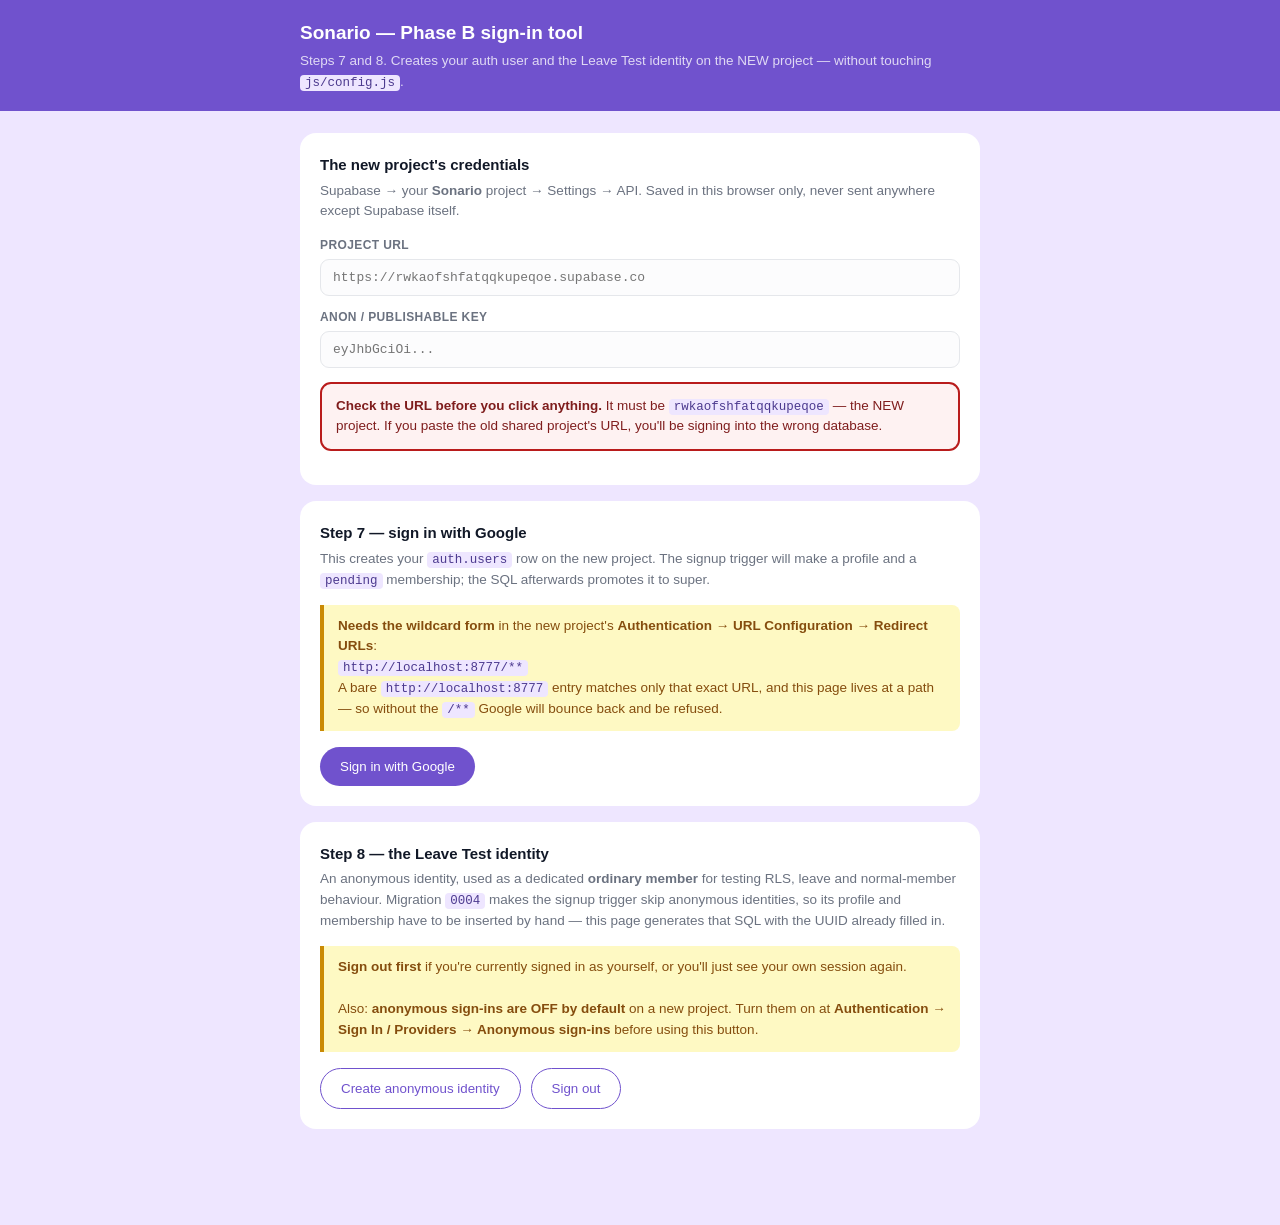
==== tools/phase-b-signin.html @ be207585 "Replace step 7's config.js edit with a purpose-built sign-in tool Step 7 needed Nina's auth.users ro" ====
<!DOCTYPE html>
<html lang="en"><head><meta charset="utf-8" />
<meta name="viewport" content="width=device-width, initial-scale=1" />
<title>Sonario · Phase B sign-in tool</title>
<style>
:root{--p:#7052CD;--lav:#EEE6FF;--ink:#111827;--meta:#6B7280;--mute:#9CA3AF;--hair:#E5E7EB;
--ok:#15803D;--okbg:#DCFCE7;--warn:#854D0E;--warnbg:#FEF9C3;--stop:#B91C1C;--stopbg:#FEF2F2}
*{box-sizing:border-box}
body{margin:0;background:var(--lav);color:var(--ink);padding:0 20px 80px;
font:15px/1.55 -apple-system,BlinkMacSystemFont,'Segoe UI',Roboto,sans-serif}
.w{max-width:680px;margin:0 auto}
header{background:var(--p);color:#fff;margin:0 -20px 22px;padding:18px 20px}
h1{margin:0;font-size:19px;font-weight:800}
header p{margin:4px 0 0;font-size:13.5px;color:rgba(255,255,255,.78)}
.card{background:#fff;border-radius:16px;padding:20px;margin:0 0 16px}
h2{margin:0 0 4px;font-size:15px;font-weight:800}
.hint{margin:0 0 14px;font-size:13.5px;color:var(--meta)}
label{display:block;font-size:12px;font-weight:700;letter-spacing:.4px;color:var(--meta);
margin:12px 0 4px;text-transform:uppercase}
input{width:100%;padding:10px 12px;border:1px solid var(--hair);border-radius:9px;font:13px
ui-monospace,Menlo,monospace;background:#FCFCFD}
input:focus{outline:none;border-color:var(--p);box-shadow:0 0 0 3px rgba(112,82,205,.13)}
button{cursor:pointer;font:700 14px/1 inherit;border:none;border-radius:99px;padding:12px 20px}
.pri{background:var(--p);color:#fff}.pri:hover{background:#5b3fac}
.sec{background:#fff;border:1.5px solid var(--p);color:var(--p)}
.row{display:flex;gap:10px;flex-wrap:wrap;margin-top:16px}
.warn{background:var(--warnbg);border-left:4px solid #CA8A04;color:var(--warn);
padding:11px 14px;border-radius:0 8px 8px 0;margin:14px 0;font-size:13.5px}
.stop{background:var(--stopbg);border:2px solid var(--stop);color:#7F1D1D;padding:12px 14px;
border-radius:11px;margin:14px 0;font-size:13.5px}
.res{background:var(--okbg);border:1.5px solid var(--ok);border-radius:12px;padding:16px;
margin-top:16px;display:none}
.res.show{display:block}
.res h3{margin:0 0 8px;font-size:14px;color:var(--ok)}
pre{margin:8px 0 0;padding:12px;background:#fff;border:1px solid var(--hair);border-radius:9px;
font:12px/1.5 ui-monospace,Menlo,monospace;white-space:pre-wrap;word-break:break-all;
max-height:260px;overflow:auto}
code{background:var(--lav);color:#4c3a8f;padding:1px 5px;border-radius:4px;font:12.5px ui-monospace,Menlo,monospace}
.uuid{font:700 14px ui-monospace,Menlo,monospace;color:var(--p);word-break:break-all}
.err{background:var(--stopbg);border:1.5px solid var(--stop);color:#7F1D1D;border-radius:11px;
padding:13px;margin-top:14px;display:none;font-size:13.5px}
.err.show{display:block}
</style></head><body>
<header><div class="w"><h1>Sonario — Phase B sign-in tool</h1>
<p>Steps 7 and 8. Creates your auth user and the Leave Test identity on the NEW project —
without touching <code>js/config.js</code>.</p></div></header>
<div class="w">

<div class="card">
<h2>The new project's credentials</h2>
<p class="hint">Supabase → your <b>Sonario</b> project → Settings → API. Saved in this browser only,
never sent anywhere except Supabase itself.</p>
<label for="url">Project URL</label>
<input id="url" placeholder="https://rwkaofshfatqqkupeqoe.supabase.co" spellcheck="false" />
<label for="key">Anon / publishable key</label>
<input id="key" placeholder="eyJhbGciOi..." spellcheck="false" />
<div class="stop"><b>Check the URL before you click anything.</b> It must be
<code>rwkaofshfatqqkupeqoe</code> — the NEW project. If you paste the old shared project's URL,
you'll be signing into the wrong database.</div>
</div>

<div class="card">
<h2>Step 7 — sign in with Google</h2>
<p class="hint">This creates your <code>auth.users</code> row on the new project. The signup
trigger will make a profile and a <code>pending</code> membership; the SQL afterwards promotes it
to super.</p>
<div class="warn"><b>Needs the wildcard form</b> in the new project's <b>Authentication → URL
Configuration → Redirect URLs</b>:<br /><code>http://localhost:8777/**</code><br />
A bare <code>http://localhost:8777</code> entry matches only that exact URL, and this page lives
at a path — so without the <code>/**</code> Google will bounce back and be refused.</div>
<div class="row"><button class="pri" id="google">Sign in with Google</button></div>
</div>

<div class="card">
<h2>Step 8 — the Leave Test identity</h2>
<p class="hint">An anonymous identity, used as a dedicated <b>ordinary member</b> for testing RLS,
leave and normal-member behaviour. Migration <code>0004</code> makes the signup trigger skip
anonymous identities, so its profile and membership have to be inserted by hand — this page
generates that SQL with the UUID already filled in.</p>
<div class="warn"><b>Sign out first</b> if you're currently signed in as yourself, or you'll just
see your own session again.<br /><br />
Also: <b>anonymous sign-ins are OFF by default</b> on a new project. Turn them on at
<b>Authentication → Sign In / Providers → Anonymous sign-ins</b> before using this button.</div>
<div class="row">
<button class="sec" id="anon">Create anonymous identity</button>
<button class="sec" id="signout">Sign out</button>
</div>
</div>

<div class="res" id="res"></div>
<div class="err" id="err"></div>
</div>

<script type="module">
import { createClient } from 'https://esm.sh/@supabase/supabase-js@2.45.4';

const $ = (id) => document.getElementById(id);
const K = 'sonario-signin-tool';
try {
  const v = JSON.parse(localStorage.getItem(K) || '{}');
  if (v.url) $('url').value = v.url;
  if (v.key) $('key').value = v.key;
} catch (e) {}
const remember = () => {
  try { localStorage.setItem(K, JSON.stringify({ url: $('url').value.trim(), key: $('key').value.trim() })); }
  catch (e) {}
};
$('url').addEventListener('input', remember);
$('key').addEventListener('input', remember);

const fail = (m) => { $('err').textContent = m; $('err').classList.add('show'); };
const clearFail = () => $('err').classList.remove('show');

function client() {
  const url = $('url').value.trim(), key = $('key').value.trim();
  if (!url || !key) { fail('Paste both the project URL and the anon key first.'); return null; }
  if (!/^https:\/\/[a-z0-9]+\.supabase\.co\/?$/.test(url)) {
    fail('That project URL looks wrong. It should be exactly https://<ref>.supabase.co'); return null;
  }
  // No `db.schema` here on purpose: this tool only ever touches auth, never sonario tables.
  return createClient(url.replace(/\/$/, ''), key);
}

function show(html) { $('res').innerHTML = html; $('res').classList.add('show'); }

const esc = (s) => String(s).replace(/[<>&]/g, (c) => ({ '<': '&lt;', '>': '&gt;', '&': '&amp;' }[c]));

async function report(sb) {
  const { data: { user } } = await sb.auth.getUser();
  if (!user) return false;
  const anon = !!user.is_anonymous;
  if (anon) {
    const sql = `insert into sonario.profiles (id, display_name, google_email)
values ('${user.id}', 'Leave Test', '')
on conflict (id) do nothing;

insert into sonario.memberships (profile_id, status, role, decided_at)
values ('${user.id}', 'active', 'member', now())
on conflict (profile_id) do update set status = 'active', role = 'member';`;
    show(`<h3>Anonymous identity created</h3>
      <p>UUID: <span class="uuid">${esc(user.id)}</span></p>
      <p style="margin:10px 0 0;font-size:13.5px">Run this in the <b>new project's</b> SQL editor —
      the UUID is already filled in, so there is nothing to paste by hand:</p>
      <pre>${esc(sql)}</pre>
      <p style="margin:10px 0 0;font-size:13px;color:var(--meta)">Role is <code>member</code>,
      never <code>super</code> — a super would invalidate every plain-member RLS result you get
      with it.</p>`);
  } else {
    show(`<h3>Signed in</h3>
      <p>${esc(user.email || '(no email)')}</p>
      <p>UUID: <span class="uuid">${esc(user.id)}</span></p>
      <p style="margin:10px 0 0;font-size:13.5px">Now run step 7's promote SQL in the new project.
      It looks you up by email, so there's no UUID to paste.</p>`);
  }
  return true;
}

$('google').addEventListener('click', async () => {
  clearFail();
  const sb = client(); if (!sb) return;
  const { error } = await sb.auth.signInWithOAuth({
    provider: 'google',
    options: { redirectTo: window.location.href.split('#')[0] },
  });
  // Same trap the app documents: a disabled provider doesn't error here, it navigates away and
  // renders raw JSON. If we're still on the page with an error, it's a real one.
  if (error) fail('Sign-in failed: ' + error.message);
});

$('anon').addEventListener('click', async () => {
  clearFail();
  const sb = client(); if (!sb) return;
  const { error } = await sb.auth.signInAnonymously();
  if (error) { fail('Anonymous sign-in failed: ' + error.message +
    ' — check Authentication → Sign In / Providers → Anonymous sign-ins is enabled.'); return; }
  await report(sb);
});

$('signout').addEventListener('click', async () => {
  clearFail();
  const sb = client(); if (!sb) return;
  await sb.auth.signOut();
  show('<h3>Signed out</h3><p>Ready for the next sign-in.</p>');
});

// Coming back from the Google redirect: supabase-js parses the URL fragment itself.
(async () => {
  const sb = client(); if (!sb) return;
  clearFail();
  await report(sb);
})();
</script></body></html>
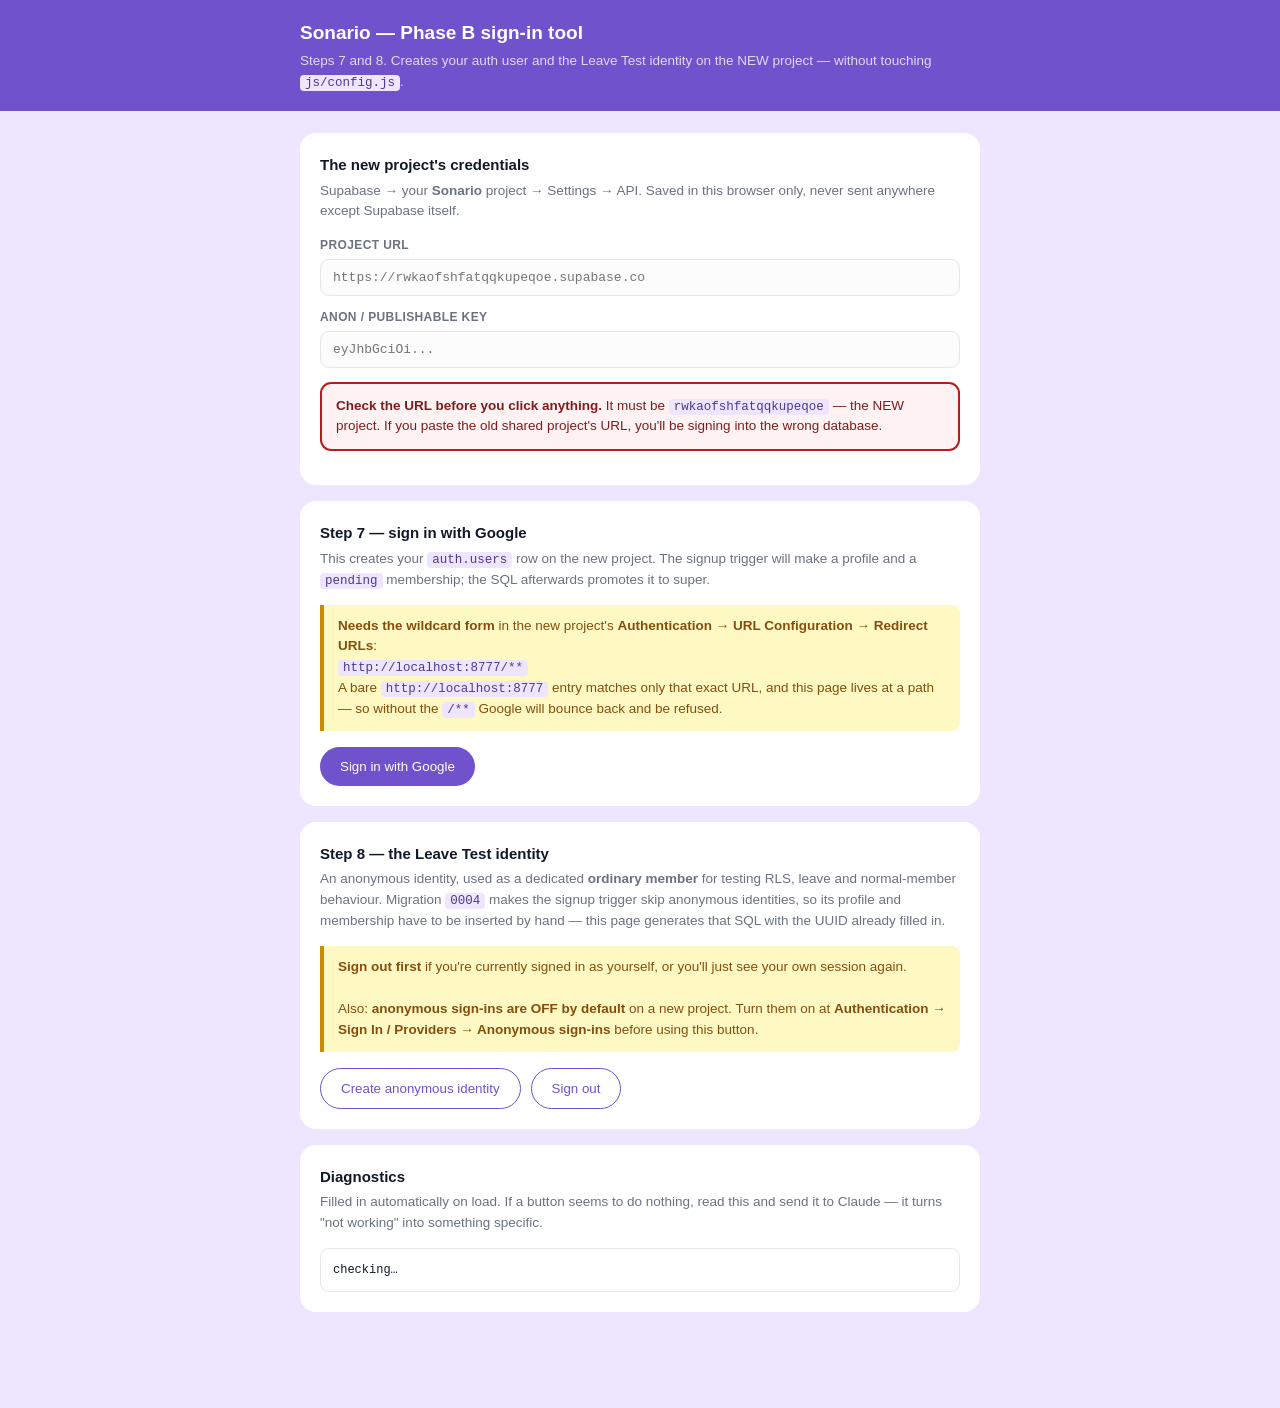
==== commit cdc766db: "Make the sign-in tool diagnose itself 'The Google button isn't working' could be a dozen things and " ====
--- a/tools/phase-b-signin.html
+++ b/tools/phase-b-signin.html
@@ -89,12 +89,21 @@
 
 <div class="res" id="res"></div>
 <div class="err" id="err"></div>
+
+<div class="card" id="diagcard">
+<h2>Diagnostics</h2>
+<p class="hint">Filled in automatically on load. If a button seems to do nothing, read this and
+send it to Claude — it turns "not working" into something specific.</p>
+<pre id="diag">checking…</pre>
+</div>
 </div>
 
 <script type="module">
 import { createClient } from 'https://esm.sh/@supabase/supabase-js@2.45.4';
 
 const $ = (id) => document.getElementById(id);
+const diag = [];
+const d = (k, v) => { diag.push(k.padEnd(22) + v); $('diag').textContent = diag.join('\n'); };
 const K = 'sonario-signin-tool';
 try {
   const v = JSON.parse(localStorage.getItem(K) || '{}');
@@ -157,14 +166,16 @@
 
 $('google').addEventListener('click', async () => {
   clearFail();
-  const sb = client(); if (!sb) return;
+  d('google clicked', new Date().toLocaleTimeString());
+  const sb = client(); if (!sb) { d('google blocked', 'credentials missing or URL malformed'); return; }
   const { error } = await sb.auth.signInWithOAuth({
     provider: 'google',
     options: { redirectTo: window.location.href.split('#')[0] },
   });
   // Same trap the app documents: a disabled provider doesn't error here, it navigates away and
   // renders raw JSON. If we're still on the page with an error, it's a real one.
-  if (error) fail('Sign-in failed: ' + error.message);
+  if (error) { fail('Sign-in failed: ' + error.message); d('google error', error.message); }
+  else d('google', 'no error — the browser should now be navigating to Google');
 });
 
 $('anon').addEventListener('click', async () => {
@@ -183,10 +194,28 @@
   show('<h3>Signed out</h3><p>Ready for the next sign-in.</p>');
 });
 
+// ---- Diagnostics ---------------------------------------------------------
+// Written because "the button isn't working" could be a dozen things, and a page that reports
+// its own state beats another round trip of guessing.
+d('page origin', location.origin);
+d('served over', location.protocol);
+d('on localhost:8777', location.origin === 'http://localhost:8777' ? 'yes'
+   : 'NO — Supabase will refuse the redirect. Serve the repo with: python3 -m http.server 8777');
+d('redirect it will use', location.href.split('#')[0]);
+d('supabase-js loaded', typeof createClient === 'function' ? 'yes' : 'NO');
+d('project url field', $('url').value.trim() || '(empty)');
+d('key field', $('key').value.trim() ? $('key').value.trim().slice(0, 18) + '…' : '(empty)');
+window.addEventListener('error', (e) => d('PAGE ERROR', e.message));
+window.addEventListener('unhandledrejection', (e) => d('PROMISE REJECTED', e.reason?.message || String(e.reason)));
+
 // Coming back from the Google redirect: supabase-js parses the URL fragment itself.
 (async () => {
-  const sb = client(); if (!sb) return;
-  clearFail();
-  await report(sb);
+  const sb = client(); if (!sb) { d('session check', 'skipped — credentials not filled in yet'); return; }
+  clearFail();
+  try {
+    const { data: { session } } = await sb.auth.getSession();
+    d('existing session', session ? 'yes — ' + (session.user.email || 'anonymous') : 'none');
+    await report(sb);
+  } catch (e) { d('session check FAILED', e.message); }
 })();
 </script></body></html>
